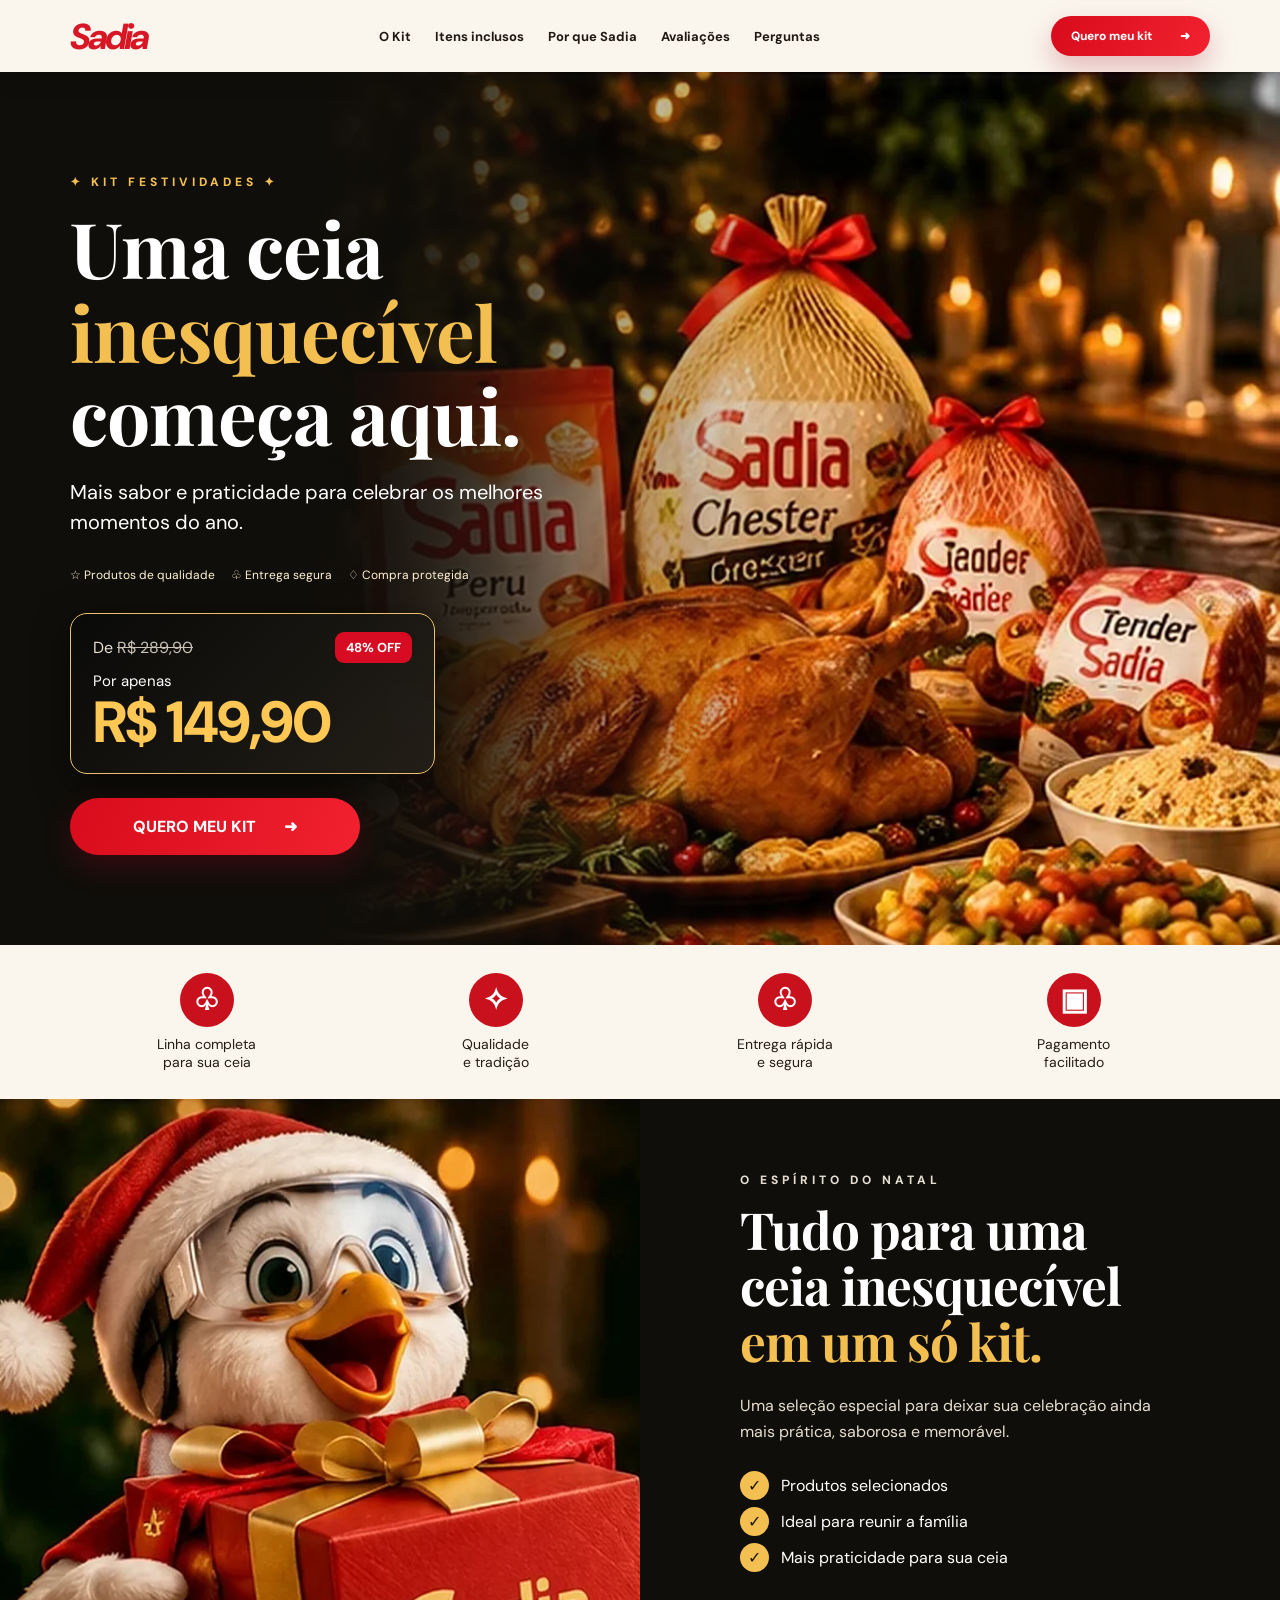
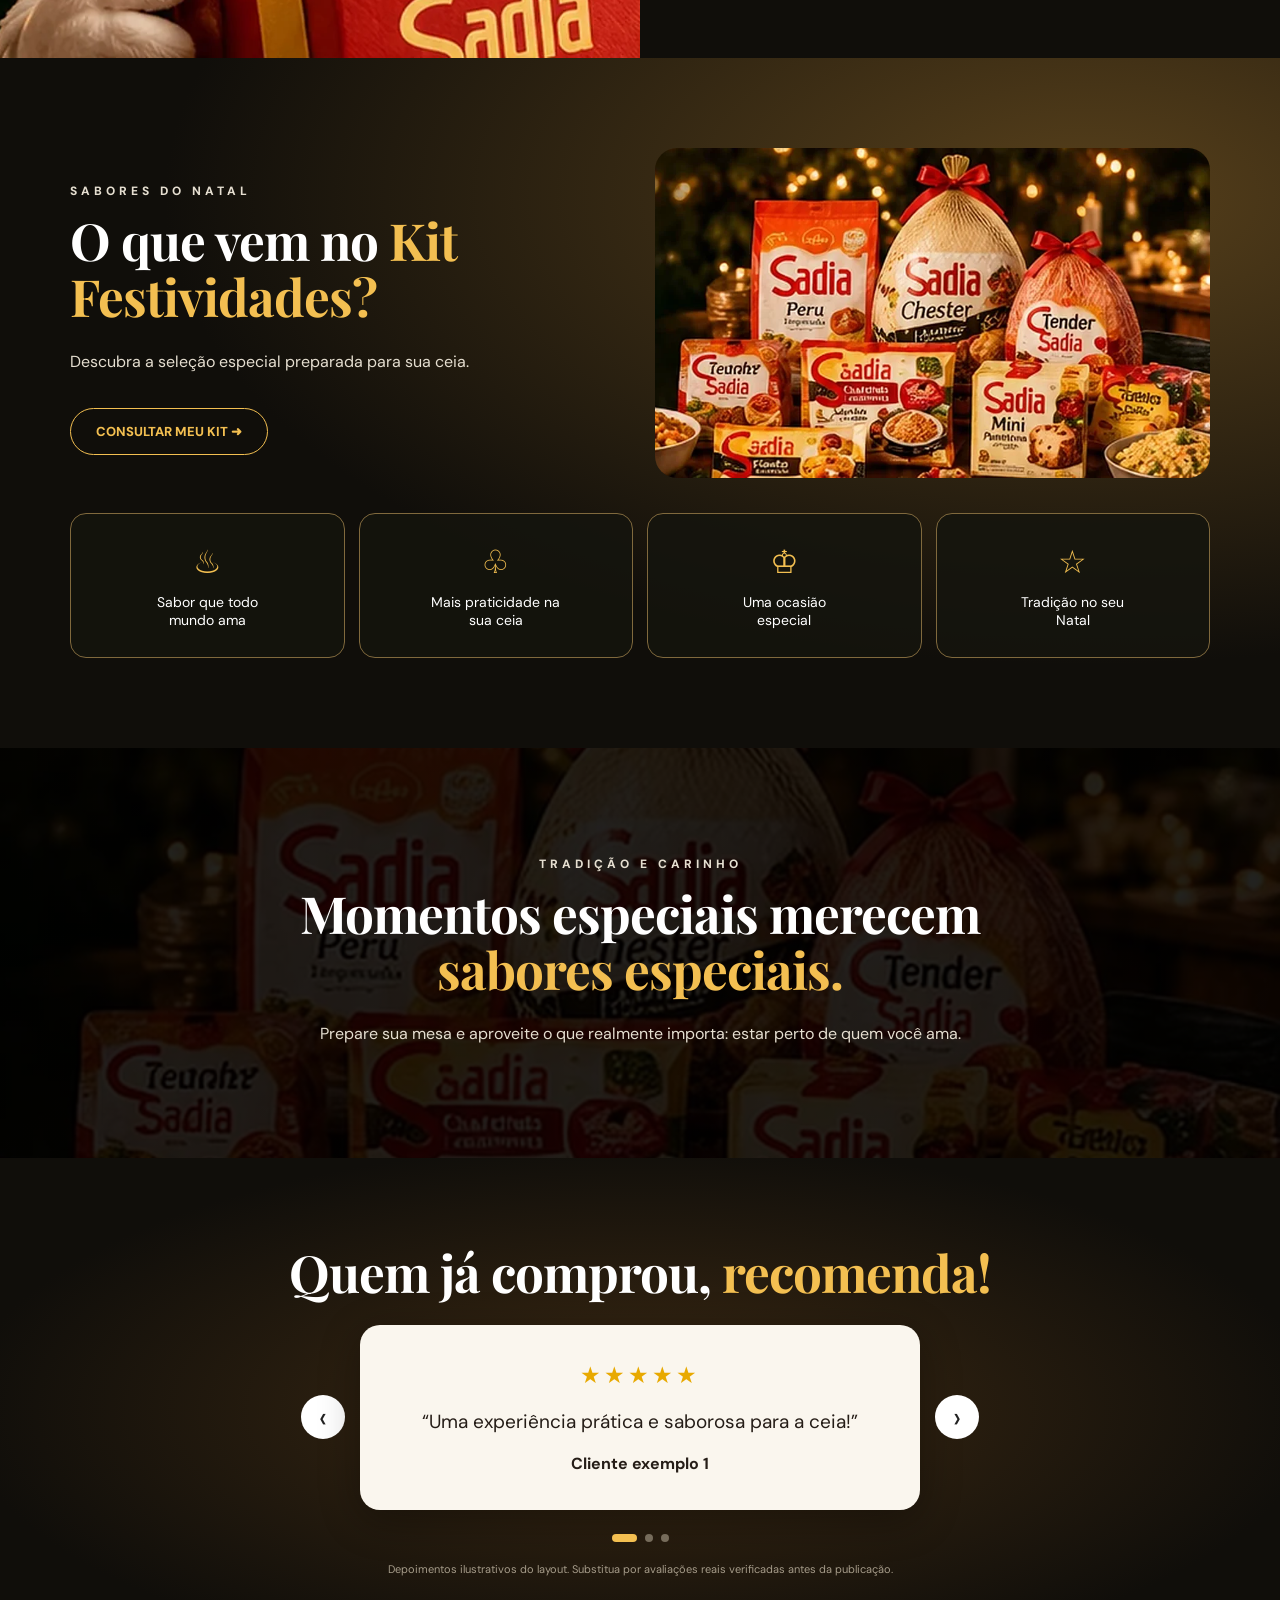
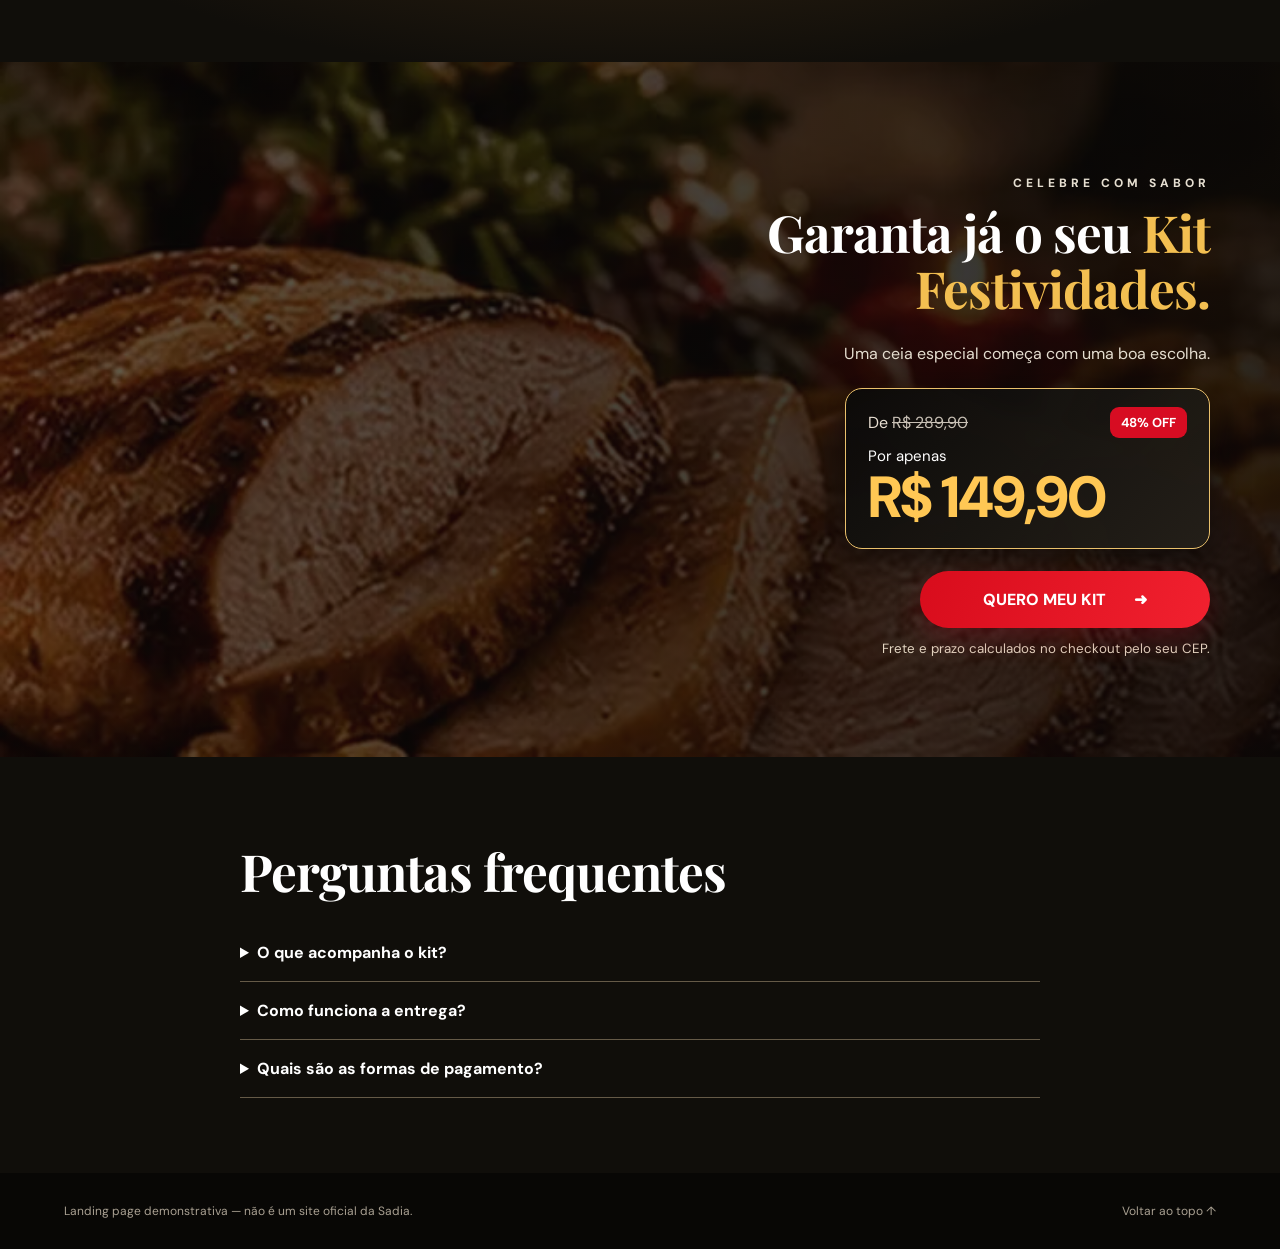
==== index.html @ 1c153645 "Add files via upload" ====
<!doctype html><html lang="pt-BR"><head><meta charset="UTF-8"><meta name="viewport" content="width=device-width, initial-scale=1"><meta name="theme-color" content="#100d09"><meta name="description" content="Conheça o Kit Festividades para uma ceia especial."><title>Kit Festividades | Landing Page</title><link rel="preload" as="image" href="assets/hero.webp"><link rel="stylesheet" href="style.css"></head><body>
<header class="header"><a href="#inicio" class="logo">Sadia</a><nav id="nav"><a href="#kit">O Kit</a><a href="#itens">Itens inclusos</a><a href="#qualidade">Por que Sadia</a><a href="#avaliacoes">Avaliações</a><a href="#perguntas">Perguntas</a></nav><a class="btn small" href="checkout.html">Quero meu kit <span>➜</span></a><button class="menu" aria-label="Abrir menu" aria-expanded="false">☰</button></header>
<main><section class="hero" id="inicio"><div class="hero-overlay"></div><div class="container hero-content reveal"><p class="eyebrow">✦ KIT FESTIVIDADES ✦</p><h1>Uma ceia <em>inesquecível</em> começa aqui.</h1><p class="lead">Mais sabor e praticidade para celebrar os melhores momentos do ano.</p><div class="micro"><span>☆ Produtos de qualidade</span><span>♧ Entrega segura</span><span>♢ Compra protegida</span></div><div class="price-box" aria-label="Oferta: de 289 reais e 90 centavos por 149 reais e 90 centavos"><div class="price-top"><span>De <del>R$ 289,90</del></span><strong class="discount">48% OFF</strong></div><div class="price-label">Por apenas</div><div class="price-current">R$ 149,90</div></div><a class="btn big" href="checkout.html">QUERO MEU KIT <span>➜</span></a></div></section>
<section class="benefits"><div class="container benefit-grid"><div><b>♧</b><span>Linha completa<br>para sua ceia</span></div><div><b>✧</b><span>Qualidade<br>e tradição</span></div><div><b>♧</b><span>Entrega rápida<br>e segura</span></div><div><b>▣</b><span>Pagamento<br>facilitado</span></div></div></section>
<section id="kit" class="split dark"><div class="photo mascot reveal" role="img" aria-label="Mascote natalino segurando um presente"></div><div class="copy reveal"><p class="eyebrow">O ESPÍRITO DO NATAL</p><h2>Tudo para uma ceia inesquecível <em>em um só kit.</em></h2><p>Uma seleção especial para deixar sua celebração ainda mais prática, saborosa e memorável.</p><ul><li>Produtos selecionados</li><li>Ideal para reunir a família</li><li>Mais praticidade para sua ceia</li></ul></div></section>
<section id="itens" class="items"><div class="container"><div class="item-head reveal"><div><p class="eyebrow">SABORES DO NATAL</p><h2>O que vem no <em>Kit Festividades?</em></h2><p>Descubra a seleção especial preparada para sua ceia.</p><a href="checkout.html" class="outline">CONSULTAR MEU KIT ➜</a></div><div class="photo kit-photo" role="img" aria-label="Produtos do Kit Festividades"></div></div><div class="cards"><article class="reveal">♨<span>Sabor que todo mundo ama</span></article><article class="reveal">♧<span>Mais praticidade na sua ceia</span></article><article class="reveal">♔<span>Uma ocasião especial</span></article><article class="reveal">☆<span>Tradição no seu Natal</span></article></div></div></section>
<section id="qualidade" class="quality"><div class="container reveal"><p class="eyebrow">TRADIÇÃO E CARINHO</p><h2>Momentos especiais merecem <em>sabores especiais.</em></h2><p>Prepare sua mesa e aproveite o que realmente importa: estar perto de quem você ama.</p></div></section>
<section id="avaliacoes" class="reviews"><div class="container"><h2 class="reveal">Quem já comprou, <em>recomenda!</em></h2><div class="review-wrap"><button id="prev" aria-label="Avaliação anterior">‹</button><div class="review-card" id="review" aria-live="polite"></div><button id="next" aria-label="Próxima avaliação">›</button></div><div id="dots" class="dots"></div><p class="disclaimer">Depoimentos ilustrativos do layout. Substitua por avaliações reais verificadas antes da publicação.</p></div></section>
<section class="final-hero" id="pedido"><div class="container final-content reveal"><p class="eyebrow">CELEBRE COM SABOR</p><h2>Garanta já o seu <em>Kit Festividades.</em></h2><p>Uma ceia especial começa com uma boa escolha.</p><div class="price-box" aria-label="Oferta: de 289 reais e 90 centavos por 149 reais e 90 centavos"><div class="price-top"><span>De <del>R$ 289,90</del></span><strong class="discount">48% OFF</strong></div><div class="price-label">Por apenas</div><div class="price-current">R$ 149,90</div></div><a href="checkout.html" class="btn big" id="buy">QUERO MEU KIT <span>➜</span></a><small>Frete e prazo calculados no checkout pelo seu CEP.</small></div></section>
<section id="perguntas" class="faq container"><h2>Perguntas frequentes</h2><details><summary>O que acompanha o kit?</summary><p>Confira a lista oficial de itens e quantidades na oferta antes da compra.</p></details><details><summary>Como funciona a entrega?</summary><p>Consulte os locais atendidos, prazo e frete na página oficial de checkout.</p></details><details><summary>Quais são as formas de pagamento?</summary><p>As condições de pagamento devem ser verificadas no checkout oficial.</p></details></section></main><footer><span>Landing page demonstrativa — não é um site oficial da Sadia.</span><a href="#inicio">Voltar ao topo ↑</a></footer><a class="mobile-cta btn" href="checkout.html">R$ 149,90 · QUERO MEU KIT ➜</a><script src="script.js"></script></body></html>
---- style.css ----
@import url('https://fonts.googleapis.com/css2?family=DM+Sans:wght@400;500;600;700;800&family=Playfair+Display:wght@600;700;800&display=swap');:root{--red:#e71928;--gold:#f3bf51;--dark:#100e0a;--cream:#faf6ee}*{box-sizing:border-box}html{scroll-behavior:smooth;scroll-padding-top:76px}body{margin:0;background:var(--dark);color:#fff;font-family:'DM Sans',Arial,sans-serif}a{color:inherit;text-decoration:none}button{font:inherit;cursor:pointer}.container{width:min(1140px,90%);margin:auto}.header{height:72px;background:var(--cream);color:#201913;display:flex;align-items:center;justify-content:space-between;padding:0 max(5%,calc((100% - 1140px)/2));position:sticky;top:0;z-index:30;box-shadow:0 5px 25px #0002}.logo{font-size:36px;font-weight:800;font-style:italic;letter-spacing:-3px;color:#d81726}.header nav{display:flex;gap:24px;font-size:13px;font-weight:700}.header nav a:hover{color:var(--red)}.btn{display:inline-flex;align-items:center;justify-content:center;gap:28px;background:linear-gradient(110deg,#d80c1c,#f32230,#cc0919);background-size:220% 100%;color:white;border:0;border-radius:999px;padding:18px 34px;font-weight:800;box-shadow:0 12px 28px #a6002140;transition:transform .3s,box-shadow .3s,background-position .5s;position:relative;overflow:hidden}.btn:before{content:'';position:absolute;inset:0;transform:translateX(-130%) skewX(-20deg);background:linear-gradient(90deg,transparent,#ffffff55,transparent);transition:transform .65s}.btn:hover:before{transform:translateX(130%) skewX(-20deg)}.btn:hover{transform:translateY(-4px) scale(1.02);box-shadow:0 17px 35px #e7192866;background-position:100%}.btn:active{transform:scale(.96)}.btn.small{padding:12px 20px;font-size:12px}.btn.big{min-width:290px}.menu{display:none;background:none;border:0;font-size:26px}.hero{min-height:650px;display:flex;align-items:center;position:relative;background:url('assets/hero.webp') center/cover}.hero-overlay{position:absolute;inset:0;background:linear-gradient(90deg,#0c0905e8 0%,#0c0905aa 38%,transparent 80%)}.hero-content{position:relative;z-index:1;padding:90px 0;max-width:1140px}.hero-content>*{max-width:490px}.eyebrow{color:var(--gold);letter-spacing:4px;font-size:12px;font-weight:800}h1,h2{font-family:'Playfair Display',Georgia,serif;line-height:1.09;letter-spacing:-1px}h1{font-size:clamp(48px,6vw,80px);margin:16px 0}h2{font-size:clamp(34px,4vw,55px);margin:12px 0 24px}h1 em,h2 em{color:var(--gold);font-style:normal}.lead{font-size:20px;line-height:1.5}.micro{display:flex;gap:16px;margin:30px 0;font-size:12px;color:#fff3d4}.benefits{background:var(--cream);color:#241e17;padding:28px 0}.benefit-grid{display:grid;grid-template-columns:repeat(4,1fr);gap:16px;text-align:center}.benefit-grid>div{display:grid;justify-items:center;gap:8px;font-size:14px}.benefit-grid b{border-radius:50%;background:#c9111d;color:white;width:54px;height:54px;display:grid;place-items:center;font-size:30px}.split{display:grid;grid-template-columns:1fr 1fr;min-height:510px}.photo{background-size:cover;background-position:center}.mascot{background-image:url('assets/mascot.webp')}.copy{align-self:center;padding:60px min(8vw,100px)}.copy p,.item-head p,.quality p,.final-content p{line-height:1.6;color:#e5ded0}.copy ul{list-style:none;padding:0;margin:30px 0}.copy li{margin:15px 0}.copy li:before{content:'✓';background:var(--gold);color:#1a1308;border-radius:50%;padding:4px 8px;margin-right:12px}.items{padding:90px 0;background:radial-gradient(ellipse at 85% 20%,#57401b 0%,#100e0a 60%)}.item-head{display:grid;grid-template-columns:1fr 1fr;gap:30px;align-items:center}.kit-photo{background-image:url('assets/kit.webp');height:330px;border-radius:22px}.outline{display:inline-block;border:1px solid var(--gold);color:var(--gold);border-radius:30px;padding:14px 25px;margin-top:18px;font-weight:800;font-size:13px;transition:.3s}.outline:hover{background:var(--gold);color:#111}.cards{display:grid;grid-template-columns:repeat(4,1fr);gap:14px;margin-top:35px}.cards article{border:1px solid #80693d;background:#15140ed9;border-radius:16px;min-height:145px;display:flex;flex-direction:column;justify-content:center;align-items:center;text-align:center;gap:10px;color:var(--gold);font-size:32px;transition:transform .3s,border-color .3s}.cards article span{font-size:14px;color:white;max-width:140px}.cards article:hover{transform:translateY(-8px);border-color:var(--gold)}.quality{text-align:center;padding:95px 0;background:linear-gradient(#000d,#000d),url('assets/kit.webp') center/cover}.quality .container{max-width:680px}.reviews{text-align:center;padding:75px 0;background:radial-gradient(ellipse at center,#3d2a13,#100e0a 75%)}.review-wrap{display:flex;align-items:center;justify-content:center;gap:15px}.review-wrap button{width:44px;height:44px;border-radius:50%;border:0;background:white;color:#222;font-size:30px}.review-card{background:var(--cream);color:#251d17;border-radius:20px;padding:35px;max-width:560px;min-height:185px;flex:1;box-shadow:0 10px 40px #0005}.stars{color:#e8a900;font-size:23px;letter-spacing:3px}.review-card p{font-size:19px}.dots{margin-top:20px}.dot{display:inline-block;border-radius:20px;background:#766c5b;width:8px;height:8px;margin:4px}.dot.active{width:25px;background:var(--gold)}.disclaimer{font-size:11px;color:#a69c8a}.final-hero{background:linear-gradient(90deg,#0a0807a0,#0a0807dd),url('assets/roast.webp') left/cover;padding:100px 0;text-align:right}.final-content{max-width:1140px}.final-content h2,.final-content p{margin-left:auto;max-width:560px}.final-content small{display:block;color:#e4d7c3;margin-top:12px}.faq{padding:75px 0;max-width:800px}.faq details{border-bottom:1px solid #655a47;padding:18px 0}.faq summary{cursor:pointer;font-weight:700}.faq details p{color:#cfc5b5}footer{padding:30px 5%;display:flex;justify-content:space-between;gap:15px;background:#080705;font-size:12px;color:#a9a092}.mobile-cta{display:none}.reveal{opacity:0;transform:translateY(30px);transition:opacity .8s,transform .8s}.reveal.visible{opacity:1;transform:translateY(0)}@media(max-width:800px){.header{height:65px}.header nav{display:none;position:absolute;top:65px;left:0;right:0;background:var(--cream);padding:22px;flex-direction:column;box-shadow:0 10px 15px #0003}.header nav.open{display:flex}.header>.btn{display:none}.menu{display:block}.hero{min-height:660px;background-position:60% center}.hero-overlay{background:linear-gradient(90deg,#0b0808ed,#0b0808a0 70%,#0b080855)}.hero-content{padding:75px 0}.hero-content>*{max-width:360px}.micro{flex-wrap:wrap}.benefit-grid{grid-template-columns:repeat(2,1fr);row-gap:25px}.split{grid-template-columns:1fr}.mascot{height:380px;background-position:center 40%}.copy{padding:55px 6%}.item-head{grid-template-columns:1fr}.kit-photo{height:260px}.cards{grid-template-columns:repeat(2,1fr)}.final-hero{text-align:center}.final-content h2,.final-content p{margin-inline:auto}.mobile-cta{display:flex;position:fixed;bottom:12px;left:5%;width:90%;z-index:25;padding:15px;box-shadow:0 8px 25px #0009}footer{padding-bottom:85px}}@media(prefers-reduced-motion:reduce){*,*:before{scroll-behavior:auto!important;transition:none!important;animation:none!important}.reveal{opacity:1;transform:none}}

/* Oferta e refinamentos mobile */
.price-box{max-width:365px;margin:20px 0 24px;padding:18px 22px;border:1px solid #eac16c;border-radius:17px;background:linear-gradient(135deg,#090909e8,#242019ed);box-shadow:0 10px 35px #0008;backdrop-filter:blur(8px);text-align:left}.price-top{display:flex;align-items:center;justify-content:space-between;gap:12px;color:#e9e0d3;font-size:16px}.price-top del{opacity:.85}.discount{background:#d70c22;color:white;padding:7px 11px;border-radius:9px;font-size:13px;white-space:nowrap}.price-label{margin-top:8px;color:#fff;font-size:15px}.price-current{color:#ffc754;font-size:clamp(38px,6vw,58px);font-weight:800;line-height:1.1;letter-spacing:-2px;font-variant-numeric:tabular-nums}.final-content .price-box{margin:22px 0 22px auto}.btn:focus-visible,.outline:focus-visible,.menu:focus-visible{outline:3px solid #ffd46a;outline-offset:4px}
@media(max-width:800px){.container{width:90%}.hero{min-height:0;background-position:65% center}.hero-content{padding:56px 0 85px}.hero-content>*{max-width:100%}.hero h1{font-size:clamp(40px,9vw,62px);max-width:420px}.hero .lead{max-width:330px;font-size:17px}.hero .micro{max-width:350px;font-size:11px}.hero .price-box{max-width:350px}.hero .btn.big{width:100%;max-width:350px;min-width:0}.copy h2,.item-head h2,.reviews h2,.final-content h2{font-size:clamp(32px,8vw,46px)}.price-box{width:100%}.final-content .price-box{margin-inline:auto}.review-card{padding:22px 15px;min-width:0}.review-wrap{gap:7px}.review-wrap button{width:32px;height:36px;flex:0 0 32px}.reviews{padding:55px 0}.items{padding:60px 0}.final-hero{padding:70px 0}.final-content .btn{width:100%;min-width:0}.mobile-cta{bottom:max(10px,env(safe-area-inset-bottom));font-size:13px;gap:8px;padding:15px 10px}.header{padding-inline:5%}}
@media(max-width:390px){.hero h1{font-size:39px}.price-current{font-size:41px}.benefit-grid>div{font-size:12px}.cards article{min-height:120px}.cards article span{font-size:12px}.micro{gap:10px}.hero-content{padding-top:40px}}

/* correções de imagem: hero sem texto duplicado, fundo contínuo e nitidez */
.hero{background:#100e0a url('assets/hero.webp') right center/auto 100% no-repeat}
.hero-overlay{background:linear-gradient(90deg,#100e0a 0%,#100e0a99 35%,transparent 65%)}
.photo,.hero,.final-hero,.quality{background-repeat:no-repeat}
@media(max-width:800px){.hero{background:#100e0a url('assets/hero.webp') 78% center/cover no-repeat}.hero-overlay{background:linear-gradient(90deg,#100e0aee,#100e0a99 70%,#100e0a55)}}
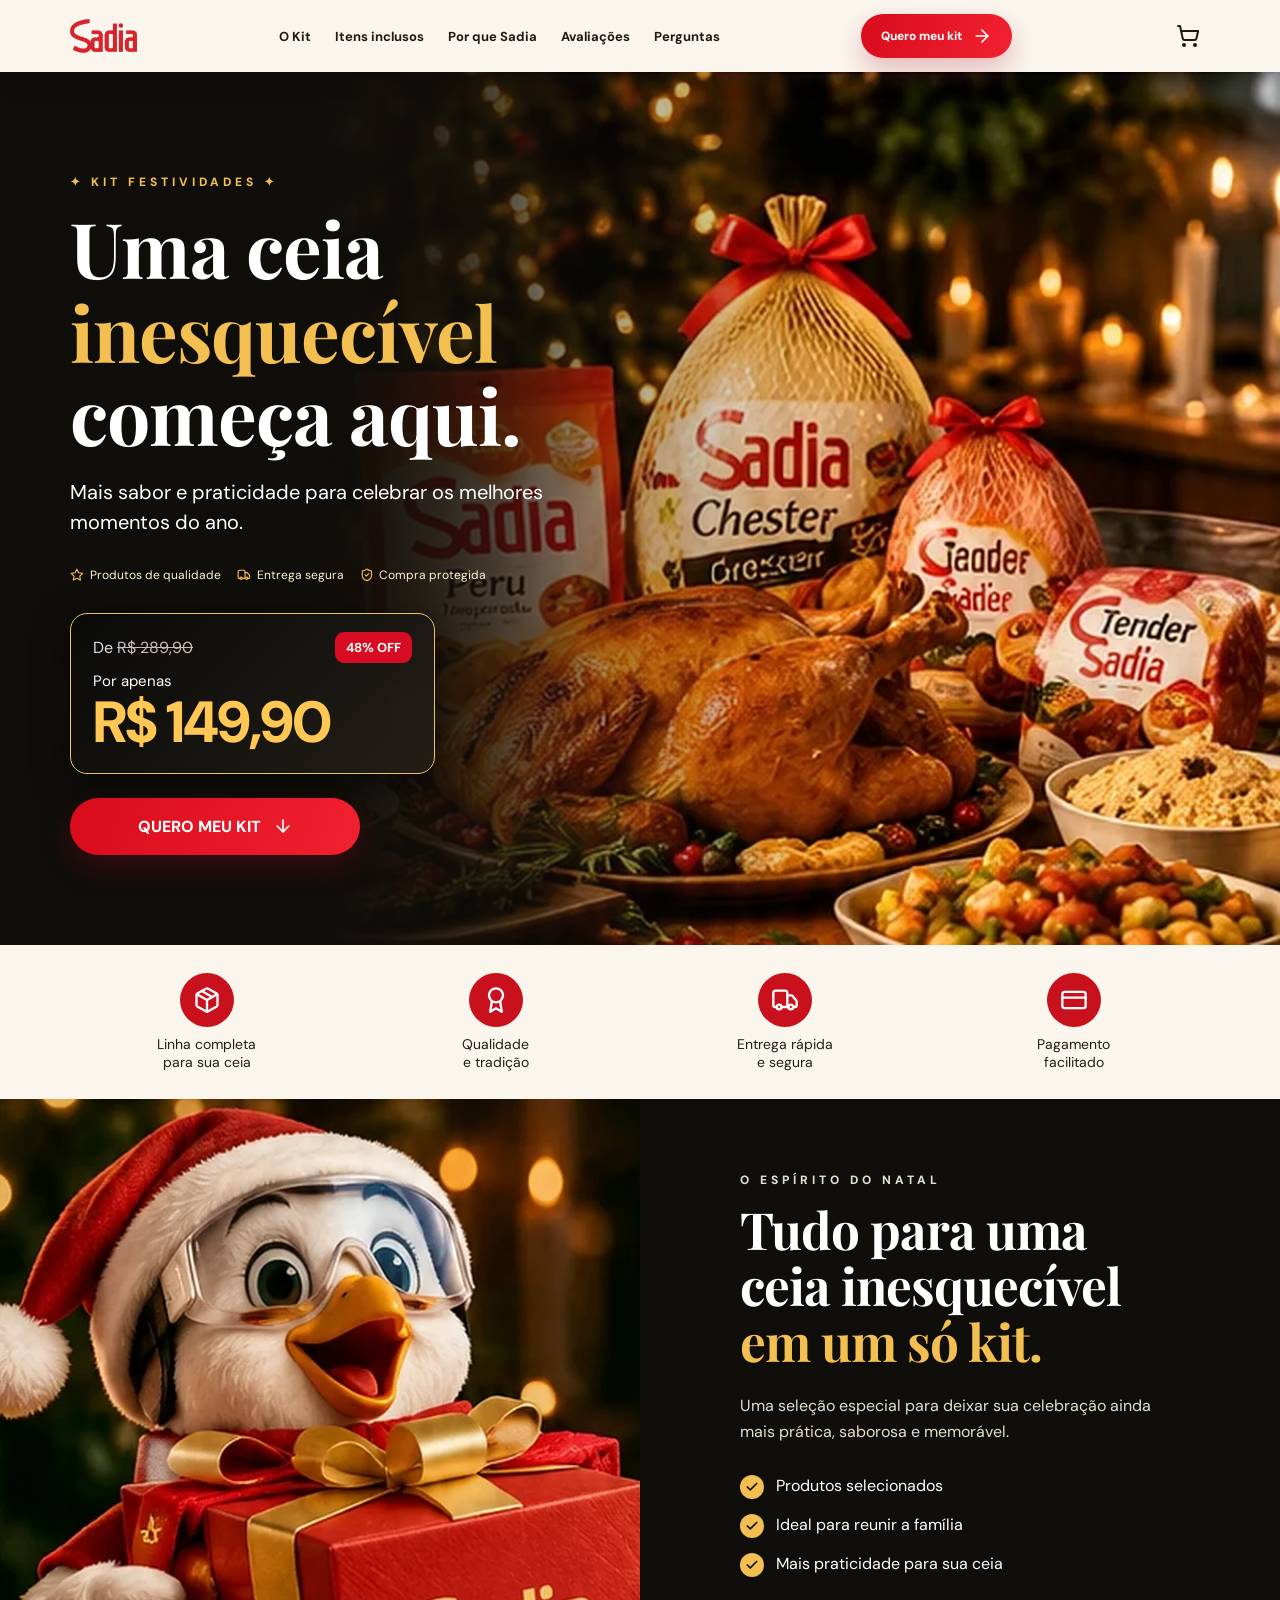
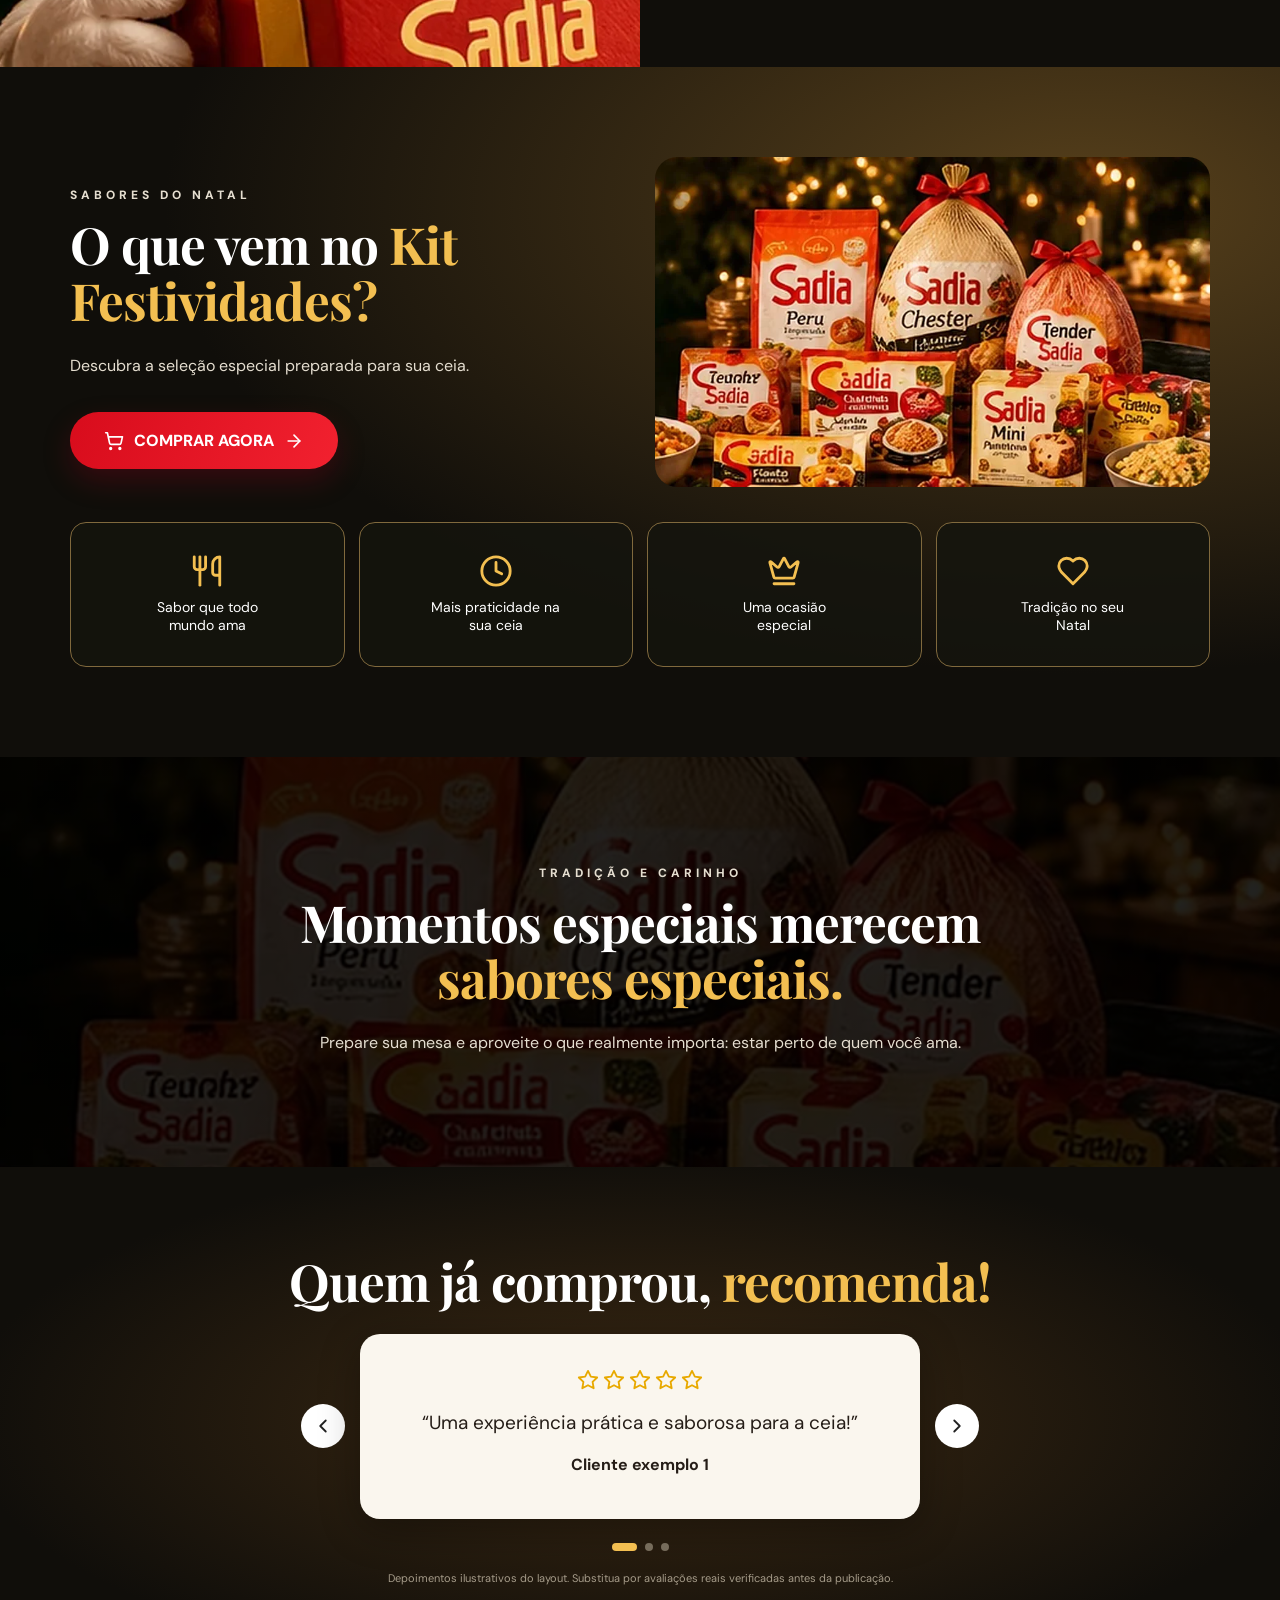
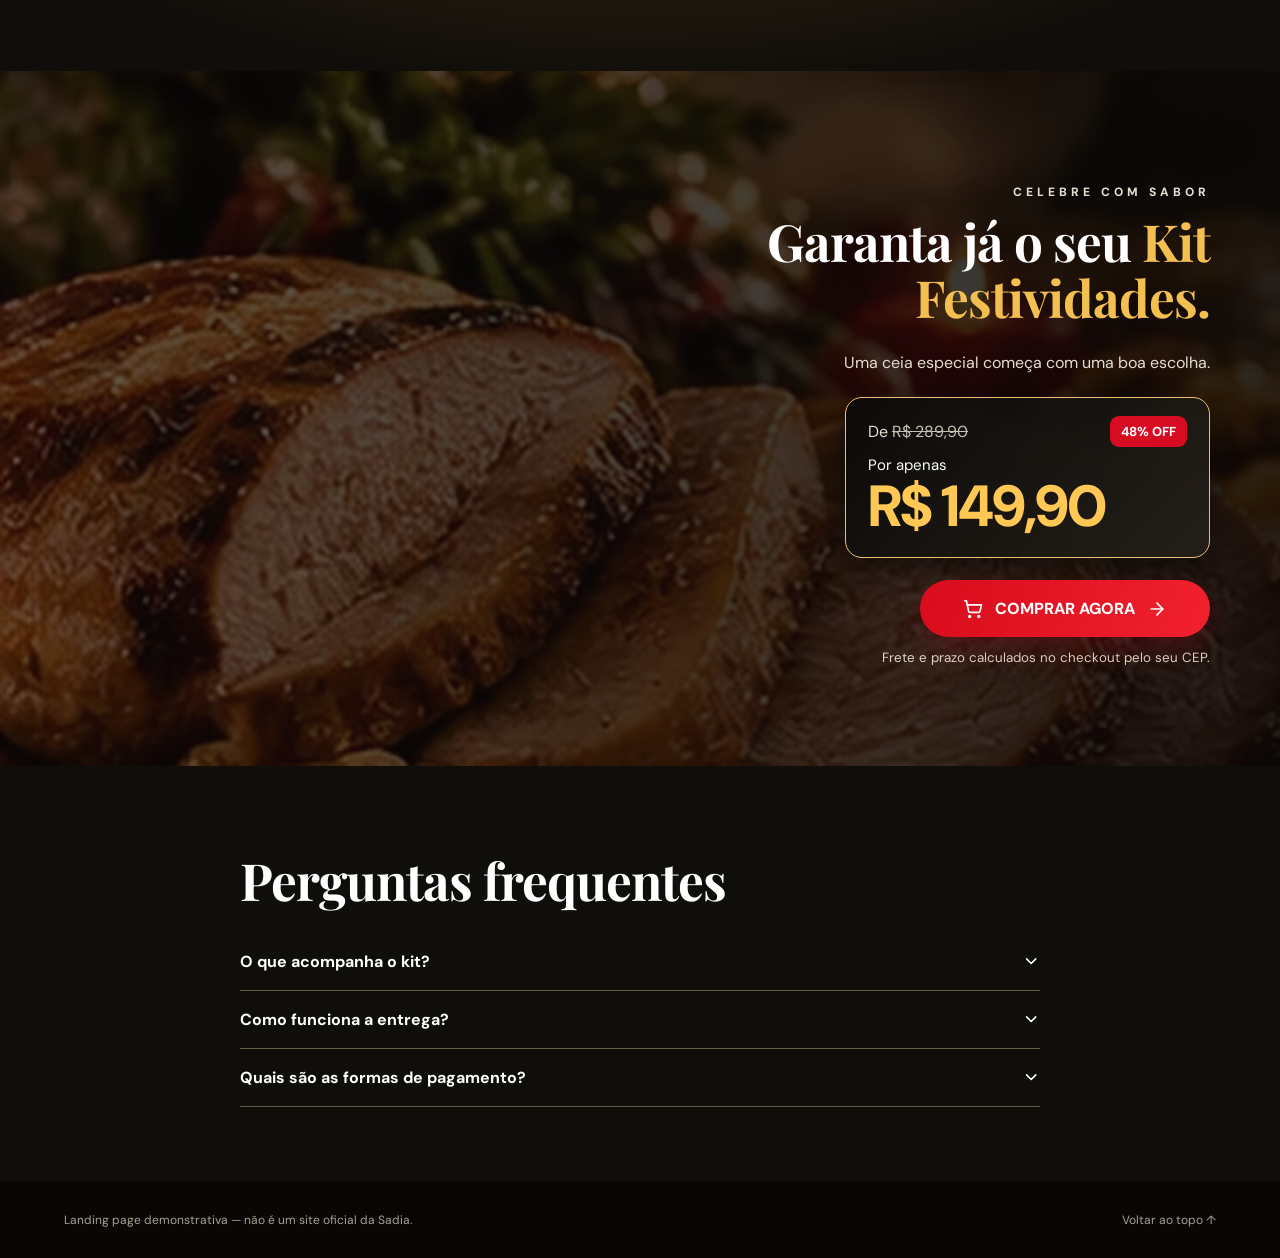
==== commit 41ce3be5: "Add files via upload" ====
--- a/index.html
+++ b/index.html
@@ -1,10 +1,11 @@
-<!doctype html><html lang="pt-BR"><head><meta charset="UTF-8"><meta name="viewport" content="width=device-width, initial-scale=1"><meta name="theme-color" content="#100d09"><meta name="description" content="Conheça o Kit Festividades para uma ceia especial."><title>Kit Festividades | Landing Page</title><link rel="preload" as="image" href="assets/hero.webp"><link rel="stylesheet" href="style.css"></head><body>
-<header class="header"><a href="#inicio" class="logo">Sadia</a><nav id="nav"><a href="#kit">O Kit</a><a href="#itens">Itens inclusos</a><a href="#qualidade">Por que Sadia</a><a href="#avaliacoes">Avaliações</a><a href="#perguntas">Perguntas</a></nav><a class="btn small" href="checkout.html">Quero meu kit <span>➜</span></a><button class="menu" aria-label="Abrir menu" aria-expanded="false">☰</button></header>
-<main><section class="hero" id="inicio"><div class="hero-overlay"></div><div class="container hero-content reveal"><p class="eyebrow">✦ KIT FESTIVIDADES ✦</p><h1>Uma ceia <em>inesquecível</em> começa aqui.</h1><p class="lead">Mais sabor e praticidade para celebrar os melhores momentos do ano.</p><div class="micro"><span>☆ Produtos de qualidade</span><span>♧ Entrega segura</span><span>♢ Compra protegida</span></div><div class="price-box" aria-label="Oferta: de 289 reais e 90 centavos por 149 reais e 90 centavos"><div class="price-top"><span>De <del>R$ 289,90</del></span><strong class="discount">48% OFF</strong></div><div class="price-label">Por apenas</div><div class="price-current">R$ 149,90</div></div><a class="btn big" href="checkout.html">QUERO MEU KIT <span>➜</span></a></div></section>
-<section class="benefits"><div class="container benefit-grid"><div><b>♧</b><span>Linha completa<br>para sua ceia</span></div><div><b>✧</b><span>Qualidade<br>e tradição</span></div><div><b>♧</b><span>Entrega rápida<br>e segura</span></div><div><b>▣</b><span>Pagamento<br>facilitado</span></div></div></section>
+<!doctype html><html lang="pt-BR"><head><meta charset="UTF-8"><meta name="viewport" content="width=device-width, initial-scale=1"><meta name="theme-color" content="#100d09"><meta name="description" content="Conheça o Kit Festividades para uma ceia especial."><title>Kit Festividades | Landing Page</title><link rel="icon" href="favicon.png"><link rel="preload" as="image" href="assets/hero.webp"><link rel="stylesheet" href="style.css"></head><body>
+<svg xmlns="http://www.w3.org/2000/svg" style="display:none" aria-hidden="true"><symbol id="i-menu" viewBox="0 0 24 24" fill="none" stroke="currentColor" stroke-width="2" stroke-linecap="round" stroke-linejoin="round"><path d="M4 6h16M4 12h16M4 18h16"/></symbol><symbol id="i-x" viewBox="0 0 24 24" fill="none" stroke="currentColor" stroke-width="2" stroke-linecap="round" stroke-linejoin="round"><path d="M18 6 6 18M6 6l12 12"/></symbol><symbol id="i-arrow" viewBox="0 0 24 24" fill="none" stroke="currentColor" stroke-width="2" stroke-linecap="round" stroke-linejoin="round"><path d="M5 12h14"/><path d="m12 5 7 7-7 7"/></symbol><symbol id="i-down" viewBox="0 0 24 24" fill="none" stroke="currentColor" stroke-width="2" stroke-linecap="round" stroke-linejoin="round"><path d="M12 5v14"/><path d="m19 12-7 7-7-7"/></symbol><symbol id="i-cart" viewBox="0 0 24 24" fill="none" stroke="currentColor" stroke-width="2" stroke-linecap="round" stroke-linejoin="round"><circle cx="8" cy="21" r="1"/><circle cx="19" cy="21" r="1"/><path d="M2.05 2.05h2l2.66 12.42a2 2 0 0 0 2 1.58h9.78a2 2 0 0 0 1.95-1.57l1.65-7.43H5.12"/></symbol><symbol id="i-star" viewBox="0 0 24 24" fill="none" stroke="currentColor" stroke-width="2" stroke-linecap="round" stroke-linejoin="round"><polygon points="12 2 15.09 8.26 22 9.27 17 14.14 18.18 21.02 12 17.77 5.82 21.02 7 14.14 2 9.27 8.91 8.26 12 2"/></symbol><symbol id="i-truck" viewBox="0 0 24 24" fill="none" stroke="currentColor" stroke-width="2" stroke-linecap="round" stroke-linejoin="round"><path d="M14 18V6a2 2 0 0 0-2-2H4a2 2 0 0 0-2 2v11a1 1 0 0 0 1 1h2"/><path d="M15 18H9"/><path d="M19 18h2a1 1 0 0 0 1-1v-3.65a1 1 0 0 0-.22-.624l-3.48-4.35A1 1 0 0 0 17.52 8H14"/><circle cx="17" cy="18" r="2"/><circle cx="7" cy="18" r="2"/></symbol><symbol id="i-shield" viewBox="0 0 24 24" fill="none" stroke="currentColor" stroke-width="2" stroke-linecap="round" stroke-linejoin="round"><path d="M20 13c0 5-3.5 7.5-7.66 8.95a1 1 0 0 1-.67-.01C7.5 20.5 4 18 4 13V6a1 1 0 0 1 1-1c2 0 4.5-1.2 6.24-2.72a1.17 1.17 0 0 1 1.52 0C14.51 3.81 17 5 19 5a1 1 0 0 1 1 1z"/><path d="m9 12 2 2 4-4"/></symbol><symbol id="i-card" viewBox="0 0 24 24" fill="none" stroke="currentColor" stroke-width="2" stroke-linecap="round" stroke-linejoin="round"><rect width="20" height="14" x="2" y="5" rx="2"/><path d="M2 10h20"/></symbol><symbol id="i-package" viewBox="0 0 24 24" fill="none" stroke="currentColor" stroke-width="2" stroke-linecap="round" stroke-linejoin="round"><path d="m7.5 4.27 9 5.15"/><path d="M21 8a2 2 0 0 0-1-1.73l-7-4a2 2 0 0 0-2 0l-7 4A2 2 0 0 0 3 8v8a2 2 0 0 0 1 1.73l7 4a2 2 0 0 0 2 0l7-4A2 2 0 0 0 21 16Z"/><path d="m3.3 7 8.7 5 8.7-5"/><path d="M12 22V12"/></symbol><symbol id="i-award" viewBox="0 0 24 24" fill="none" stroke="currentColor" stroke-width="2" stroke-linecap="round" stroke-linejoin="round"><circle cx="12" cy="8" r="6"/><path d="M15.477 12.89 17 22l-5-3-5 3 1.523-9.11"/></symbol><symbol id="i-gift" viewBox="0 0 24 24" fill="none" stroke="currentColor" stroke-width="2" stroke-linecap="round" stroke-linejoin="round"><rect x="3" y="8" width="18" height="4" rx="1"/><path d="M12 8v13"/><path d="M19 12v7a2 2 0 0 1-2 2H7a2 2 0 0 1-2-2v-7"/><path d="M7.5 8a2.5 2.5 0 0 1 0-5A4.8 8 0 0 1 12 8a4.8 8 0 0 1 4.5-5 2.5 2.5 0 0 1 0 5"/></symbol><symbol id="i-utensils" viewBox="0 0 24 24" fill="none" stroke="currentColor" stroke-width="2" stroke-linecap="round" stroke-linejoin="round"><path d="M3 2v7c0 1.1.9 2 2 2h4a2 2 0 0 0 2-2V2"/><path d="M7 2v20"/><path d="M21 15V2a5 5 0 0 0-5 5v6c0 1.1.9 2 2 2h3Zm0 0v7"/></symbol><symbol id="i-heart" viewBox="0 0 24 24" fill="none" stroke="currentColor" stroke-width="2" stroke-linecap="round" stroke-linejoin="round"><path d="M19 14c1.49-1.46 3-3.21 3-5.5A5.5 5.5 0 0 0 16.5 3c-1.76 0-3 .5-4.5 2-1.5-1.5-2.74-2-4.5-2A5.5 5.5 0 0 0 2 8.5c0 2.3 1.5 4.05 3 5.5l7 7Z"/></symbol><symbol id="i-clock" viewBox="0 0 24 24" fill="none" stroke="currentColor" stroke-width="2" stroke-linecap="round" stroke-linejoin="round"><circle cx="12" cy="12" r="10"/><path d="M12 6v6l4 2"/></symbol><symbol id="i-crown" viewBox="0 0 24 24" fill="none" stroke="currentColor" stroke-width="2" stroke-linecap="round" stroke-linejoin="round"><path d="M11.562 3.266a.5.5 0 0 1 .876 0L15.39 8.87a1 1 0 0 0 1.516.294L21.183 5.5a.5.5 0 0 1 .798.519l-2.834 10.246a1 1 0 0 1-.956.734H5.81a1 1 0 0 1-.957-.734L2.02 6.02a.5.5 0 0 1 .798-.519l4.276 3.664a1 1 0 0 0 1.516-.294z"/><path d="M5 21h14"/></symbol><symbol id="i-left" viewBox="0 0 24 24" fill="none" stroke="currentColor" stroke-width="2" stroke-linecap="round" stroke-linejoin="round"><path d="m15 18-6-6 6-6"/></symbol><symbol id="i-right" viewBox="0 0 24 24" fill="none" stroke="currentColor" stroke-width="2" stroke-linecap="round" stroke-linejoin="round"><path d="m9 18 6-6-6-6"/></symbol><symbol id="i-chev" viewBox="0 0 24 24" fill="none" stroke="currentColor" stroke-width="2" stroke-linecap="round" stroke-linejoin="round"><path d="m6 9 6 6 6-6"/></symbol><symbol id="i-lock" viewBox="0 0 24 24" fill="none" stroke="currentColor" stroke-width="2" stroke-linecap="round" stroke-linejoin="round"><rect width="18" height="11" x="3" y="11" rx="2"/><path d="M7 11V7a5 5 0 0 1 10 0v4"/></symbol><symbol id="i-ok" viewBox="0 0 24 24" fill="none" stroke="currentColor" stroke-width="2" stroke-linecap="round" stroke-linejoin="round"><circle cx="12" cy="12" r="10"/><path d="m9 12 2 2 4-4"/></symbol></svg>
+<header class="header"><a href="#inicio" class="logo" aria-label="Sadia - início"><img src="assets/logo.png" alt="Sadia" width="84" height="34"></a><nav id="nav"><a href="#kit">O Kit</a><a href="#itens">Itens inclusos</a><a href="#qualidade">Por que Sadia</a><a href="#avaliacoes">Avaliações</a><a href="#perguntas">Perguntas</a></nav><a class="btn small smart" href="#itens">Quero meu kit <svg class="ic" aria-hidden="true"><use href="#i-arrow"/></svg></a><a class="cart" href="checkout.html" aria-label="Ir para o checkout"><svg class="ic" aria-hidden="true"><use href="#i-cart"/></svg></a><button class="menu" aria-label="Abrir menu" aria-expanded="false"><svg class="ic i-menu" aria-hidden="true"><use href="#i-menu"/></svg><svg class="ic i-x" aria-hidden="true"><use href="#i-x"/></svg></button></header>
+<main><section class="hero" id="inicio"><div class="hero-overlay"></div><div class="container hero-content reveal"><p class="eyebrow">✦ KIT FESTIVIDADES ✦</p><h1>Uma ceia <em>inesquecível</em> começa aqui.</h1><p class="lead">Mais sabor e praticidade para celebrar os melhores momentos do ano.</p><div class="micro"><span><svg class="ic" aria-hidden="true"><use href="#i-star"/></svg> Produtos de qualidade</span><span><svg class="ic" aria-hidden="true"><use href="#i-truck"/></svg> Entrega segura</span><span><svg class="ic" aria-hidden="true"><use href="#i-shield"/></svg> Compra protegida</span></div><div class="price-box" aria-label="Oferta: de 289 reais e 90 centavos por 149 reais e 90 centavos"><div class="price-top"><span>De <del>R$ 289,90</del></span><strong class="discount">48% OFF</strong></div><div class="price-label">Por apenas</div><div class="price-current">R$ 149,90</div></div><a class="btn big" href="#itens">QUERO MEU KIT <svg class="ic" aria-hidden="true"><use href="#i-down"/></svg></a></div></section>
+<section class="benefits"><div class="container benefit-grid"><div><b><svg class="ic" aria-hidden="true"><use href="#i-package"/></svg></b><span>Linha completa<br>para sua ceia</span></div><div><b><svg class="ic" aria-hidden="true"><use href="#i-award"/></svg></b><span>Qualidade<br>e tradição</span></div><div><b><svg class="ic" aria-hidden="true"><use href="#i-truck"/></svg></b><span>Entrega rápida<br>e segura</span></div><div><b><svg class="ic" aria-hidden="true"><use href="#i-card"/></svg></b><span>Pagamento<br>facilitado</span></div></div></section>
 <section id="kit" class="split dark"><div class="photo mascot reveal" role="img" aria-label="Mascote natalino segurando um presente"></div><div class="copy reveal"><p class="eyebrow">O ESPÍRITO DO NATAL</p><h2>Tudo para uma ceia inesquecível <em>em um só kit.</em></h2><p>Uma seleção especial para deixar sua celebração ainda mais prática, saborosa e memorável.</p><ul><li>Produtos selecionados</li><li>Ideal para reunir a família</li><li>Mais praticidade para sua ceia</li></ul></div></section>
-<section id="itens" class="items"><div class="container"><div class="item-head reveal"><div><p class="eyebrow">SABORES DO NATAL</p><h2>O que vem no <em>Kit Festividades?</em></h2><p>Descubra a seleção especial preparada para sua ceia.</p><a href="checkout.html" class="outline">CONSULTAR MEU KIT ➜</a></div><div class="photo kit-photo" role="img" aria-label="Produtos do Kit Festividades"></div></div><div class="cards"><article class="reveal">♨<span>Sabor que todo mundo ama</span></article><article class="reveal">♧<span>Mais praticidade na sua ceia</span></article><article class="reveal">♔<span>Uma ocasião especial</span></article><article class="reveal">☆<span>Tradição no seu Natal</span></article></div></div></section>
+<section id="itens" class="items"><div class="container"><div class="item-head reveal"><div><p class="eyebrow">SABORES DO NATAL</p><h2>O que vem no <em>Kit Festividades?</em></h2><p>Descubra a seleção especial preparada para sua ceia.</p><a href="checkout.html" class="btn buy-items"><svg class="ic" aria-hidden="true"><use href="#i-cart"/></svg> COMPRAR AGORA <svg class="ic" aria-hidden="true"><use href="#i-arrow"/></svg></a></div><div class="photo kit-photo" role="img" aria-label="Produtos do Kit Festividades"></div></div><div class="cards"><article class="reveal"><svg class="ic big-ic" aria-hidden="true"><use href="#i-utensils"/></svg><span>Sabor que todo mundo ama</span></article><article class="reveal"><svg class="ic big-ic" aria-hidden="true"><use href="#i-clock"/></svg><span>Mais praticidade na sua ceia</span></article><article class="reveal"><svg class="ic big-ic" aria-hidden="true"><use href="#i-crown"/></svg><span>Uma ocasião especial</span></article><article class="reveal"><svg class="ic big-ic" aria-hidden="true"><use href="#i-heart"/></svg><span>Tradição no seu Natal</span></article></div></div></section>
 <section id="qualidade" class="quality"><div class="container reveal"><p class="eyebrow">TRADIÇÃO E CARINHO</p><h2>Momentos especiais merecem <em>sabores especiais.</em></h2><p>Prepare sua mesa e aproveite o que realmente importa: estar perto de quem você ama.</p></div></section>
-<section id="avaliacoes" class="reviews"><div class="container"><h2 class="reveal">Quem já comprou, <em>recomenda!</em></h2><div class="review-wrap"><button id="prev" aria-label="Avaliação anterior">‹</button><div class="review-card" id="review" aria-live="polite"></div><button id="next" aria-label="Próxima avaliação">›</button></div><div id="dots" class="dots"></div><p class="disclaimer">Depoimentos ilustrativos do layout. Substitua por avaliações reais verificadas antes da publicação.</p></div></section>
-<section class="final-hero" id="pedido"><div class="container final-content reveal"><p class="eyebrow">CELEBRE COM SABOR</p><h2>Garanta já o seu <em>Kit Festividades.</em></h2><p>Uma ceia especial começa com uma boa escolha.</p><div class="price-box" aria-label="Oferta: de 289 reais e 90 centavos por 149 reais e 90 centavos"><div class="price-top"><span>De <del>R$ 289,90</del></span><strong class="discount">48% OFF</strong></div><div class="price-label">Por apenas</div><div class="price-current">R$ 149,90</div></div><a href="checkout.html" class="btn big" id="buy">QUERO MEU KIT <span>➜</span></a><small>Frete e prazo calculados no checkout pelo seu CEP.</small></div></section>
-<section id="perguntas" class="faq container"><h2>Perguntas frequentes</h2><details><summary>O que acompanha o kit?</summary><p>Confira a lista oficial de itens e quantidades na oferta antes da compra.</p></details><details><summary>Como funciona a entrega?</summary><p>Consulte os locais atendidos, prazo e frete na página oficial de checkout.</p></details><details><summary>Quais são as formas de pagamento?</summary><p>As condições de pagamento devem ser verificadas no checkout oficial.</p></details></section></main><footer><span>Landing page demonstrativa — não é um site oficial da Sadia.</span><a href="#inicio">Voltar ao topo ↑</a></footer><a class="mobile-cta btn" href="checkout.html">R$ 149,90 · QUERO MEU KIT ➜</a><script src="script.js"></script></body></html>
+<section id="avaliacoes" class="reviews"><div class="container"><h2 class="reveal">Quem já comprou, <em>recomenda!</em></h2><div class="review-wrap"><button id="prev" aria-label="Avaliação anterior"><svg class="ic" aria-hidden="true"><use href="#i-left"/></svg></button><div class="review-card" id="review" aria-live="polite"></div><button id="next" aria-label="Próxima avaliação"><svg class="ic" aria-hidden="true"><use href="#i-right"/></svg></button></div><div id="dots" class="dots"></div><p class="disclaimer">Depoimentos ilustrativos do layout. Substitua por avaliações reais verificadas antes da publicação.</p></div></section>
+<section class="final-hero" id="pedido"><div class="container final-content reveal"><p class="eyebrow">CELEBRE COM SABOR</p><h2>Garanta já o seu <em>Kit Festividades.</em></h2><p>Uma ceia especial começa com uma boa escolha.</p><div class="price-box" aria-label="Oferta: de 289 reais e 90 centavos por 149 reais e 90 centavos"><div class="price-top"><span>De <del>R$ 289,90</del></span><strong class="discount">48% OFF</strong></div><div class="price-label">Por apenas</div><div class="price-current">R$ 149,90</div></div><a href="checkout.html" class="btn big" id="buy"><svg class="ic" aria-hidden="true"><use href="#i-cart"/></svg> COMPRAR AGORA <svg class="ic" aria-hidden="true"><use href="#i-arrow"/></svg></a><small>Frete e prazo calculados no checkout pelo seu CEP.</small></div></section>
+<section id="perguntas" class="faq container"><h2>Perguntas frequentes</h2><details><summary>O que acompanha o kit?<svg class="ic chev" aria-hidden="true"><use href="#i-chev"/></svg></summary><p>Confira a lista oficial de itens e quantidades na oferta antes da compra.</p></details><details><summary>Como funciona a entrega?<svg class="ic chev" aria-hidden="true"><use href="#i-chev"/></svg></summary><p>Consulte os locais atendidos, prazo e frete na página oficial de checkout.</p></details><details><summary>Quais são as formas de pagamento?<svg class="ic chev" aria-hidden="true"><use href="#i-chev"/></svg></summary><p>As condições de pagamento devem ser verificadas no checkout oficial.</p></details></section></main><footer><span>Landing page demonstrativa — não é um site oficial da Sadia.</span><a href="#inicio">Voltar ao topo ↑</a></footer><a class="mobile-cta btn smart" href="#itens"><svg class="ic" aria-hidden="true"><use href="#i-cart"/></svg> R$ 149,90 · QUERO MEU KIT</a><script src="script.js"></script></body></html>
--- a/style.css
+++ b/style.css
@@ -1,4 +1,4 @@
-@import url('https://fonts.googleapis.com/css2?family=DM+Sans:wght@400;500;600;700;800&family=Playfair+Display:wght@600;700;800&display=swap');:root{--red:#e71928;--gold:#f3bf51;--dark:#100e0a;--cream:#faf6ee}*{box-sizing:border-box}html{scroll-behavior:smooth;scroll-padding-top:76px}body{margin:0;background:var(--dark);color:#fff;font-family:'DM Sans',Arial,sans-serif}a{color:inherit;text-decoration:none}button{font:inherit;cursor:pointer}.container{width:min(1140px,90%);margin:auto}.header{height:72px;background:var(--cream);color:#201913;display:flex;align-items:center;justify-content:space-between;padding:0 max(5%,calc((100% - 1140px)/2));position:sticky;top:0;z-index:30;box-shadow:0 5px 25px #0002}.logo{font-size:36px;font-weight:800;font-style:italic;letter-spacing:-3px;color:#d81726}.header nav{display:flex;gap:24px;font-size:13px;font-weight:700}.header nav a:hover{color:var(--red)}.btn{display:inline-flex;align-items:center;justify-content:center;gap:28px;background:linear-gradient(110deg,#d80c1c,#f32230,#cc0919);background-size:220% 100%;color:white;border:0;border-radius:999px;padding:18px 34px;font-weight:800;box-shadow:0 12px 28px #a6002140;transition:transform .3s,box-shadow .3s,background-position .5s;position:relative;overflow:hidden}.btn:before{content:'';position:absolute;inset:0;transform:translateX(-130%) skewX(-20deg);background:linear-gradient(90deg,transparent,#ffffff55,transparent);transition:transform .65s}.btn:hover:before{transform:translateX(130%) skewX(-20deg)}.btn:hover{transform:translateY(-4px) scale(1.02);box-shadow:0 17px 35px #e7192866;background-position:100%}.btn:active{transform:scale(.96)}.btn.small{padding:12px 20px;font-size:12px}.btn.big{min-width:290px}.menu{display:none;background:none;border:0;font-size:26px}.hero{min-height:650px;display:flex;align-items:center;position:relative;background:url('assets/hero.webp') center/cover}.hero-overlay{position:absolute;inset:0;background:linear-gradient(90deg,#0c0905e8 0%,#0c0905aa 38%,transparent 80%)}.hero-content{position:relative;z-index:1;padding:90px 0;max-width:1140px}.hero-content>*{max-width:490px}.eyebrow{color:var(--gold);letter-spacing:4px;font-size:12px;font-weight:800}h1,h2{font-family:'Playfair Display',Georgia,serif;line-height:1.09;letter-spacing:-1px}h1{font-size:clamp(48px,6vw,80px);margin:16px 0}h2{font-size:clamp(34px,4vw,55px);margin:12px 0 24px}h1 em,h2 em{color:var(--gold);font-style:normal}.lead{font-size:20px;line-height:1.5}.micro{display:flex;gap:16px;margin:30px 0;font-size:12px;color:#fff3d4}.benefits{background:var(--cream);color:#241e17;padding:28px 0}.benefit-grid{display:grid;grid-template-columns:repeat(4,1fr);gap:16px;text-align:center}.benefit-grid>div{display:grid;justify-items:center;gap:8px;font-size:14px}.benefit-grid b{border-radius:50%;background:#c9111d;color:white;width:54px;height:54px;display:grid;place-items:center;font-size:30px}.split{display:grid;grid-template-columns:1fr 1fr;min-height:510px}.photo{background-size:cover;background-position:center}.mascot{background-image:url('assets/mascot.webp')}.copy{align-self:center;padding:60px min(8vw,100px)}.copy p,.item-head p,.quality p,.final-content p{line-height:1.6;color:#e5ded0}.copy ul{list-style:none;padding:0;margin:30px 0}.copy li{margin:15px 0}.copy li:before{content:'✓';background:var(--gold);color:#1a1308;border-radius:50%;padding:4px 8px;margin-right:12px}.items{padding:90px 0;background:radial-gradient(ellipse at 85% 20%,#57401b 0%,#100e0a 60%)}.item-head{display:grid;grid-template-columns:1fr 1fr;gap:30px;align-items:center}.kit-photo{background-image:url('assets/kit.webp');height:330px;border-radius:22px}.outline{display:inline-block;border:1px solid var(--gold);color:var(--gold);border-radius:30px;padding:14px 25px;margin-top:18px;font-weight:800;font-size:13px;transition:.3s}.outline:hover{background:var(--gold);color:#111}.cards{display:grid;grid-template-columns:repeat(4,1fr);gap:14px;margin-top:35px}.cards article{border:1px solid #80693d;background:#15140ed9;border-radius:16px;min-height:145px;display:flex;flex-direction:column;justify-content:center;align-items:center;text-align:center;gap:10px;color:var(--gold);font-size:32px;transition:transform .3s,border-color .3s}.cards article span{font-size:14px;color:white;max-width:140px}.cards article:hover{transform:translateY(-8px);border-color:var(--gold)}.quality{text-align:center;padding:95px 0;background:linear-gradient(#000d,#000d),url('assets/kit.webp') center/cover}.quality .container{max-width:680px}.reviews{text-align:center;padding:75px 0;background:radial-gradient(ellipse at center,#3d2a13,#100e0a 75%)}.review-wrap{display:flex;align-items:center;justify-content:center;gap:15px}.review-wrap button{width:44px;height:44px;border-radius:50%;border:0;background:white;color:#222;font-size:30px}.review-card{background:var(--cream);color:#251d17;border-radius:20px;padding:35px;max-width:560px;min-height:185px;flex:1;box-shadow:0 10px 40px #0005}.stars{color:#e8a900;font-size:23px;letter-spacing:3px}.review-card p{font-size:19px}.dots{margin-top:20px}.dot{display:inline-block;border-radius:20px;background:#766c5b;width:8px;height:8px;margin:4px}.dot.active{width:25px;background:var(--gold)}.disclaimer{font-size:11px;color:#a69c8a}.final-hero{background:linear-gradient(90deg,#0a0807a0,#0a0807dd),url('assets/roast.webp') left/cover;padding:100px 0;text-align:right}.final-content{max-width:1140px}.final-content h2,.final-content p{margin-left:auto;max-width:560px}.final-content small{display:block;color:#e4d7c3;margin-top:12px}.faq{padding:75px 0;max-width:800px}.faq details{border-bottom:1px solid #655a47;padding:18px 0}.faq summary{cursor:pointer;font-weight:700}.faq details p{color:#cfc5b5}footer{padding:30px 5%;display:flex;justify-content:space-between;gap:15px;background:#080705;font-size:12px;color:#a9a092}.mobile-cta{display:none}.reveal{opacity:0;transform:translateY(30px);transition:opacity .8s,transform .8s}.reveal.visible{opacity:1;transform:translateY(0)}@media(max-width:800px){.header{height:65px}.header nav{display:none;position:absolute;top:65px;left:0;right:0;background:var(--cream);padding:22px;flex-direction:column;box-shadow:0 10px 15px #0003}.header nav.open{display:flex}.header>.btn{display:none}.menu{display:block}.hero{min-height:660px;background-position:60% center}.hero-overlay{background:linear-gradient(90deg,#0b0808ed,#0b0808a0 70%,#0b080855)}.hero-content{padding:75px 0}.hero-content>*{max-width:360px}.micro{flex-wrap:wrap}.benefit-grid{grid-template-columns:repeat(2,1fr);row-gap:25px}.split{grid-template-columns:1fr}.mascot{height:380px;background-position:center 40%}.copy{padding:55px 6%}.item-head{grid-template-columns:1fr}.kit-photo{height:260px}.cards{grid-template-columns:repeat(2,1fr)}.final-hero{text-align:center}.final-content h2,.final-content p{margin-inline:auto}.mobile-cta{display:flex;position:fixed;bottom:12px;left:5%;width:90%;z-index:25;padding:15px;box-shadow:0 8px 25px #0009}footer{padding-bottom:85px}}@media(prefers-reduced-motion:reduce){*,*:before{scroll-behavior:auto!important;transition:none!important;animation:none!important}.reveal{opacity:1;transform:none}}
+@import url('https://fonts.googleapis.com/css2?family=DM+Sans:wght@400;500;600;700;800&family=Playfair+Display:wght@600;700;800&display=swap');:root{--red:#e71928;--gold:#f3bf51;--dark:#100e0a;--cream:#faf6ee}*{box-sizing:border-box}html{scroll-behavior:smooth;scroll-padding-top:76px}body{margin:0;background:var(--dark);color:#fff;font-family:'DM Sans',Arial,sans-serif}a{color:inherit;text-decoration:none}button{font:inherit;cursor:pointer}.container{width:min(1140px,90%);margin:auto}.header{height:72px;background:var(--cream);color:#201913;display:flex;align-items:center;justify-content:space-between;padding:0 max(5%,calc((100% - 1140px)/2));position:sticky;top:0;z-index:30;box-shadow:0 5px 25px #0002}.logo{font-size:36px;font-weight:800;font-style:italic;letter-spacing:-3px;color:#d81726}.header nav{display:flex;gap:24px;font-size:13px;font-weight:700}.header nav a:hover{color:var(--red)}.btn{display:inline-flex;align-items:center;justify-content:center;gap:28px;background:linear-gradient(110deg,#d80c1c,#f32230,#cc0919);background-size:220% 100%;color:white;border:0;border-radius:999px;padding:18px 34px;font-weight:800;box-shadow:0 12px 28px #a6002140;transition:transform .3s,box-shadow .3s,background-position .5s;position:relative;overflow:hidden}.btn:before{content:'';position:absolute;inset:0;transform:translateX(-130%) skewX(-20deg);background:linear-gradient(90deg,transparent,#ffffff55,transparent);transition:transform .65s}.btn:hover:before{transform:translateX(130%) skewX(-20deg)}.btn:hover{transform:translateY(-4px) scale(1.02);box-shadow:0 17px 35px #e7192866;background-position:100%}.btn:active{transform:scale(.96)}.btn.small{padding:12px 20px;font-size:12px}.btn.big{min-width:290px}.menu{display:none;background:none;border:0;font-size:26px}.hero{min-height:650px;display:flex;align-items:center;position:relative;background:url('assets/hero.webp') center/cover}.hero-overlay{position:absolute;inset:0;background:linear-gradient(90deg,#0c0905e8 0%,#0c0905aa 38%,transparent 80%)}.hero-content{position:relative;z-index:1;padding:90px 0;max-width:1140px}.hero-content>*{max-width:490px}.eyebrow{color:var(--gold);letter-spacing:4px;font-size:12px;font-weight:800}h1,h2{font-family:'Playfair Display',Georgia,serif;line-height:1.09;letter-spacing:-1px}h1{font-size:clamp(48px,6vw,80px);margin:16px 0}h2{font-size:clamp(34px,4vw,55px);margin:12px 0 24px}h1 em,h2 em{color:var(--gold);font-style:normal}.lead{font-size:20px;line-height:1.5}.micro{display:flex;gap:16px;margin:30px 0;font-size:12px;color:#fff3d4}.benefits{background:var(--cream);color:#241e17;padding:28px 0}.benefit-grid{display:grid;grid-template-columns:repeat(4,1fr);gap:16px;text-align:center}.benefit-grid>div{display:grid;justify-items:center;gap:8px;font-size:14px}.benefit-grid b{border-radius:50%;background:#c9111d;color:white;width:54px;height:54px;display:grid;place-items:center;font-size:30px}.split{display:grid;grid-template-columns:1fr 1fr;min-height:510px}.photo{background-size:cover;background-position:center}.mascot{background-image:url('assets/mascot.webp')}.copy{align-self:center;padding:60px min(8vw,100px)}.copy p,.item-head p,.quality p,.final-content p{line-height:1.6;color:#e5ded0}.copy ul{list-style:none;padding:0;margin:30px 0}.copy li{margin:15px 0}.copy li:before{content:'';display:inline-block;width:24px;height:24px;vertical-align:middle;border-radius:50%;margin-right:12px;background:var(--gold) url("data:image/svg+xml,%3Csvg xmlns='http://www.w3.org/2000/svg' viewBox='0 0 24 24' fill='none' stroke='%231a1308' stroke-width='3' stroke-linecap='round' stroke-linejoin='round'%3E%3Cpath d='M20 6 9 17l-5-5'/%3E%3C/svg%3E") center/14px no-repeat}.items{padding:90px 0;background:radial-gradient(ellipse at 85% 20%,#57401b 0%,#100e0a 60%)}.item-head{display:grid;grid-template-columns:1fr 1fr;gap:30px;align-items:center}.kit-photo{background-image:url('assets/kit.webp');height:330px;border-radius:22px}.outline{display:inline-block;border:1px solid var(--gold);color:var(--gold);border-radius:30px;padding:14px 25px;margin-top:18px;font-weight:800;font-size:13px;transition:.3s}.outline:hover{background:var(--gold);color:#111}.cards{display:grid;grid-template-columns:repeat(4,1fr);gap:14px;margin-top:35px}.cards article{border:1px solid #80693d;background:#15140ed9;border-radius:16px;min-height:145px;display:flex;flex-direction:column;justify-content:center;align-items:center;text-align:center;gap:10px;color:var(--gold);font-size:32px;transition:transform .3s,border-color .3s}.cards article span{font-size:14px;color:white;max-width:140px}.cards article:hover{transform:translateY(-8px);border-color:var(--gold)}.quality{text-align:center;padding:95px 0;background:linear-gradient(#000d,#000d),url('assets/kit.webp') center/cover}.quality .container{max-width:680px}.reviews{text-align:center;padding:75px 0;background:radial-gradient(ellipse at center,#3d2a13,#100e0a 75%)}.review-wrap{display:flex;align-items:center;justify-content:center;gap:15px}.review-wrap button{width:44px;height:44px;border-radius:50%;border:0;background:white;color:#222;font-size:30px}.review-card{background:var(--cream);color:#251d17;border-radius:20px;padding:35px;max-width:560px;min-height:185px;flex:1;box-shadow:0 10px 40px #0005}.stars{color:#e8a900;font-size:23px;letter-spacing:3px}.review-card p{font-size:19px}.dots{margin-top:20px}.dot{display:inline-block;border-radius:20px;background:#766c5b;width:8px;height:8px;margin:4px}.dot.active{width:25px;background:var(--gold)}.disclaimer{font-size:11px;color:#a69c8a}.final-hero{background:linear-gradient(90deg,#0a0807a0,#0a0807dd),url('assets/roast.webp') left/cover;padding:100px 0;text-align:right}.final-content{max-width:1140px}.final-content h2,.final-content p{margin-left:auto;max-width:560px}.final-content small{display:block;color:#e4d7c3;margin-top:12px}.faq{padding:75px 0;max-width:800px}.faq details{border-bottom:1px solid #655a47;padding:18px 0}.faq summary{cursor:pointer;font-weight:700}.faq details p{color:#cfc5b5}footer{padding:30px 5%;display:flex;justify-content:space-between;gap:15px;background:#080705;font-size:12px;color:#a9a092}.mobile-cta{display:none}.reveal{opacity:0;transform:translateY(30px);transition:opacity .8s,transform .8s}.reveal.visible{opacity:1;transform:translateY(0)}@media(max-width:800px){.header{height:65px}.header nav{display:none;position:absolute;top:65px;left:0;right:0;background:var(--cream);padding:22px;flex-direction:column;box-shadow:0 10px 15px #0003}.header nav.open{display:flex}.header>.btn{display:none}.menu{display:block}.hero{min-height:660px;background-position:60% center}.hero-overlay{background:linear-gradient(90deg,#0b0808ed,#0b0808a0 70%,#0b080855)}.hero-content{padding:75px 0}.hero-content>*{max-width:360px}.micro{flex-wrap:wrap}.benefit-grid{grid-template-columns:repeat(2,1fr);row-gap:25px}.split{grid-template-columns:1fr}.mascot{height:380px;background-position:center 40%}.copy{padding:55px 6%}.item-head{grid-template-columns:1fr}.kit-photo{height:260px}.cards{grid-template-columns:repeat(2,1fr)}.final-hero{text-align:center}.final-content h2,.final-content p{margin-inline:auto}.mobile-cta{display:flex;position:fixed;bottom:12px;left:5%;width:90%;z-index:25;padding:15px;box-shadow:0 8px 25px #0009}footer{padding-bottom:85px}}@media(prefers-reduced-motion:reduce){*,*:before{scroll-behavior:auto!important;transition:none!important;animation:none!important}.reveal{opacity:1;transform:none}}
 
 /* Oferta e refinamentos mobile */
 .price-box{max-width:365px;margin:20px 0 24px;padding:18px 22px;border:1px solid #eac16c;border-radius:17px;background:linear-gradient(135deg,#090909e8,#242019ed);box-shadow:0 10px 35px #0008;backdrop-filter:blur(8px);text-align:left}.price-top{display:flex;align-items:center;justify-content:space-between;gap:12px;color:#e9e0d3;font-size:16px}.price-top del{opacity:.85}.discount{background:#d70c22;color:white;padding:7px 11px;border-radius:9px;font-size:13px;white-space:nowrap}.price-label{margin-top:8px;color:#fff;font-size:15px}.price-current{color:#ffc754;font-size:clamp(38px,6vw,58px);font-weight:800;line-height:1.1;letter-spacing:-2px;font-variant-numeric:tabular-nums}.final-content .price-box{margin:22px 0 22px auto}.btn:focus-visible,.outline:focus-visible,.menu:focus-visible{outline:3px solid #ffd46a;outline-offset:4px}
@@ -10,3 +10,20 @@
 .hero-overlay{background:linear-gradient(90deg,#100e0a 0%,#100e0a99 35%,transparent 65%)}
 .photo,.hero,.final-hero,.quality{background-repeat:no-repeat}
 @media(max-width:800px){.hero{background:#100e0a url('assets/hero.webp') 78% center/cover no-repeat}.hero-overlay{background:linear-gradient(90deg,#100e0aee,#100e0a99 70%,#100e0a55)}}
+
+/* ícones e cabeçalho */
+.ic{width:1.15em;height:1.15em;flex:none;stroke:currentColor;fill:none;vertical-align:-.2em}
+.logo img{height:34px;width:auto;display:block}
+.header .btn.small{gap:10px}.cart{display:inline-grid;place-items:center;width:44px;height:44px;border-radius:50%;margin-left:12px;color:#201913;transition:background .2s}.cart:hover{background:#0001}.cart .ic{width:24px;height:24px}
+.menu{color:#201913;width:44px;height:44px;place-items:center;padding:0}.menu .ic{width:26px;height:26px}.menu .i-x{display:none}.menu[aria-expanded=true] .i-x{display:block}.menu[aria-expanded=true] .i-menu{display:none}
+.micro span{display:inline-flex;align-items:center;gap:6px}.micro .ic{color:var(--gold)}
+.btn .ic{width:20px;height:20px}.btn.big,.mobile-cta{gap:12px}
+.benefit-grid b .ic{width:28px;height:28px}
+.cards article .big-ic{width:34px;height:34px;color:var(--gold)}
+.buy-items{margin-top:18px;gap:10px}
+.review-wrap button{display:grid;place-items:center;padding:0}.review-wrap button .ic{width:22px;height:22px}
+.stars{display:flex;justify-content:center;gap:4px}.stars .ic{width:22px;height:22px;fill:#e8a900;stroke:#e8a900}
+.faq summary{display:flex;justify-content:space-between;align-items:center;gap:12px;list-style:none}.faq summary::-webkit-details-marker{display:none}.faq summary .chev{transition:transform .25s}.faq details[open] summary .chev{transform:rotate(180deg)}
+@media(max-width:800px){
+ .header{display:flex;padding-inline:3%}.menu{order:-1;display:grid;margin-right:6px}.logo{margin-right:auto}.cart{margin-left:0}.logo img{height:30px}
+}
